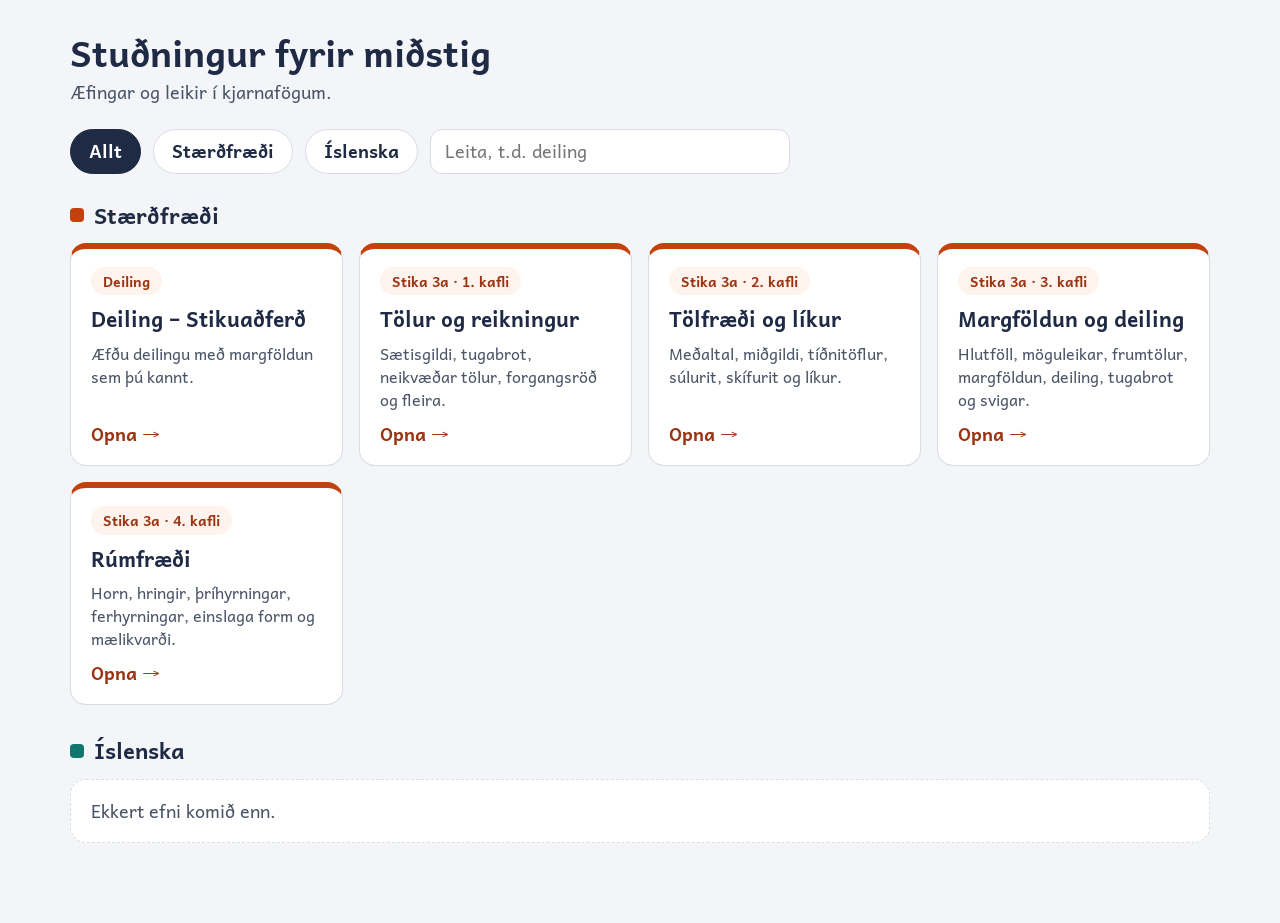
==== index.html @ 3655ef56 "Add files via upload" ====
<!doctype html>
<html lang="is">
<head>
<meta charset="utf-8">
<meta name="viewport" content="width=device-width, initial-scale=1">
<title>Stuðningur fyrir miðstig</title>
<link rel="stylesheet" href="sameiginlegt.css">
<style>
.hero{display:flex;flex-direction:column;gap:6px;margin:8px 0 24px}
.tools{display:flex;gap:12px;flex-wrap:wrap;align-items:center;margin-bottom:28px}
.filter{font:inherit;font-weight:700;min-height:44px;padding:8px 18px;border-radius:999px;border:1.5px solid var(--line);background:var(--card);color:var(--ink);cursor:pointer}
.filter[aria-pressed="true"]{background:var(--ink);border-color:var(--ink);color:#fff}
.search{font:inherit;min-height:44px;padding:8px 14px;border:1.5px solid var(--line);border-radius:12px;background:var(--card);color:var(--ink);flex:1 1 220px;max-width:360px}
.fag{margin-bottom:32px}
.fag-head{display:flex;align-items:center;gap:10px;margin-bottom:14px}
.dot{width:14px;height:14px;border-radius:4px;background:var(--acc);flex:none}
.fag-head h2{margin:0}
.grid{display:grid;grid-template-columns:repeat(auto-fill,minmax(260px,1fr));gap:16px}
.tile{display:flex;flex-direction:column;gap:10px;min-height:170px;background:var(--card);border:1.5px solid var(--line);border-top:6px solid var(--acc);border-radius:16px;padding:18px 20px;color:var(--ink);text-decoration:none}
.tile:hover{border-color:var(--acc)}
.tag{align-self:flex-start;background:var(--acc-bg);color:var(--acc-dark);border-radius:999px;padding:4px 12px;font-size:14px;font-weight:700}
.tile h3{margin:0;font-size:21px;line-height:1.25}
.tile p{color:var(--muted);font-size:16px}
.open{margin-top:auto;color:var(--acc-dark);font-weight:700}
.empty{color:var(--muted);background:var(--card);border:1.5px dashed var(--line);border-radius:16px;padding:18px 20px}
</style>
</head>
<body>
<div class="wrap">
  <header class="hero">
    <h1>Stuðningur fyrir miðstig</h1>
    <p class="muted">Æfingar og leikir í kjarnafögum.</p>
  </header>

  <div class="tools">
    <div class="row" id="filters" role="group" aria-label="Velja fag"></div>
    <label for="search" class="sr-only">Leita</label>
    <input class="search" id="search" type="search" placeholder="Leita, t.d. deiling" autocomplete="off">
  </div>

  <main id="list"></main>
</div>

<script src="efni.js"></script>
<script>
(function(){
  "use strict";
  var FOG = window.FOG || [], EFNI = window.EFNI || [];
  var state = { fag: "allt", leit: "" };

  function esc(s){
    return String(s).replace(/[&<>"']/g, function(c){
      return {"&":"&amp;","<":"&lt;",">":"&gt;","\"":"&quot;","'":"&#39;"}[c];
    });
  }

  function renderFilters(){
    var opts = [{id:"allt", heiti:"Allt"}].concat(FOG);
    var box = document.getElementById("filters");
    box.innerHTML = "";
    opts.forEach(function(f){
      var b = document.createElement("button");
      b.type = "button";
      b.className = "filter";
      b.textContent = f.heiti;
      b.setAttribute("aria-pressed", String(state.fag === f.id));
      b.addEventListener("click", function(){ state.fag = f.id; renderFilters(); renderList(); });
      box.appendChild(b);
    });
  }

  function matches(e){
    if(!state.leit) return true;
    var t = (e.titill + " " + e.vidfangsefni + " " + e.lysing).toLowerCase();
    return t.indexOf(state.leit) !== -1;
  }

  function renderList(){
    var html = "";
    FOG.forEach(function(f){
      if(state.fag !== "allt" && state.fag !== f.id) return;
      var items = EFNI.filter(function(e){ return e.fag === f.id && matches(e); });
      if(state.leit && items.length === 0) return;
      html += "<section class=\"fag fag-" + esc(f.id) + "\" aria-labelledby=\"h-" + esc(f.id) + "\">";
      html += "<div class=\"fag-head\"><span class=\"dot\" aria-hidden=\"true\"></span><h2 id=\"h-" + esc(f.id) + "\">" + esc(f.heiti) + "</h2></div>";
      if(items.length === 0){
        html += "<p class=\"empty\">Ekkert efni komið enn.</p>";
      } else {
        html += "<div class=\"grid\">";
        items.forEach(function(e){
          html += "<a class=\"tile\" href=\"" + esc(e.slod) + "\">" +
                  "<span class=\"tag\">" + esc(e.vidfangsefni) + "</span>" +
                  "<h3>" + esc(e.titill) + "</h3>" +
                  "<p>" + esc(e.lysing) + "</p>" +
                  "<span class=\"open\">Opna →</span></a>";
        });
        html += "</div>";
      }
      html += "</section>";
    });
    if(!html) html = "<p class=\"empty\">Ekkert fannst. Prófaðu annað leitarorð.</p>";
    document.getElementById("list").innerHTML = html;
  }

  document.getElementById("search").addEventListener("input", function(e){
    state.leit = e.target.value.trim().toLowerCase();
    renderList();
  });

  renderFilters();
  renderList();
})();
</script>
</body>
</html>
---- sameiginlegt.css ----
/* Sameiginlegt útlit fyrir Stuðning fyrir miðstig.
   Hver síða tengir þessa skrá og setur fag á <body>, t.d. <body class="fag-staerdfraedi">. */
@import url("https://fonts.googleapis.com/css2?family=Andika:wght@400;700&display=swap");

:root{
  --ink:#1F2A44;--muted:#4B5568;--bg:#F4F5F8;--card:#FFFFFF;--line:#D9DCE3;
  --soft:#F1F3F7;--grid:#ECEEF3;
  --ok:#15803D;--ok-bg:#ECFDF3;--ok-line:#A7E3BD;
  /* Litur fags (sjálfgefið dökkblár) */
  --acc:#1F2A44;--acc-dark:#141B2D;--acc-bg:#EEF0F5;--acc-line:#C9CEDA;
}
/* Litir faga */
.fag-staerdfraedi{--acc:#C2410C;--acc-dark:#9A3412;--acc-bg:#FFF4ED;--acc-line:#F3C3A6}
.fag-islenska{--acc:#0F766E;--acc-dark:#115E59;--acc-bg:#EEF9F7;--acc-line:#A7DCD3}

*{box-sizing:border-box}
body{margin:0;background:var(--bg);color:var(--ink);font-family:'Andika',system-ui,sans-serif;font-size:18px;line-height:1.45;font-variant-numeric:tabular-nums}
.wrap{max-width:1180px;margin:0 auto;padding:24px 20px 48px}
h1{margin:0;font-size:36px;line-height:1.15}
h2{margin:0 0 12px;font-size:22px;line-height:1.25}
p{margin:0}
.muted{color:var(--muted)}
.mono{font-family:'Andika',sans-serif;font-weight:700}
.card{background:var(--card);border:1.5px solid var(--line);border-radius:16px;padding:22px}
.stack{display:flex;flex-direction:column;gap:16px}
.row{display:flex;gap:12px;align-items:center;flex-wrap:wrap}
.hidden{display:none !important}
.sr-only{position:absolute;left:-9999px;width:1px;height:1px;overflow:hidden}

.btn{font:inherit;font-weight:700;border:0;border-radius:12px;padding:12px 22px;min-height:48px;cursor:pointer;background:var(--ink);color:#fff}
.btn.acc{background:var(--acc)}
.btn.ghost{background:transparent;color:var(--ink);border:1.5px solid var(--line)}
.btn:hover{filter:brightness(1.1)}
a:focus-visible,button:focus-visible,input:focus-visible{outline:3px solid #2563EB;outline-offset:2px}

/* Hlekkur til baka á forsíðu */
.heim{display:inline-flex;align-items:center;gap:6px;min-height:44px;margin-bottom:8px;color:var(--muted);font-weight:700;text-decoration:none}
.heim:hover{color:var(--ink)}

@media (max-width:860px){ h1{font-size:30px} }

/* Upprifjun á undan hverju efni í kaflaleikjunum */
.recap{border:2px solid var(--acc-line)}
.recap-list{margin:0;padding-left:24px;display:flex;flex-direction:column;gap:8px;font-size:19px;line-height:1.45}
.recap-list li::marker{color:var(--acc)}
.recap-list a{color:var(--acc-dark);font-weight:700}
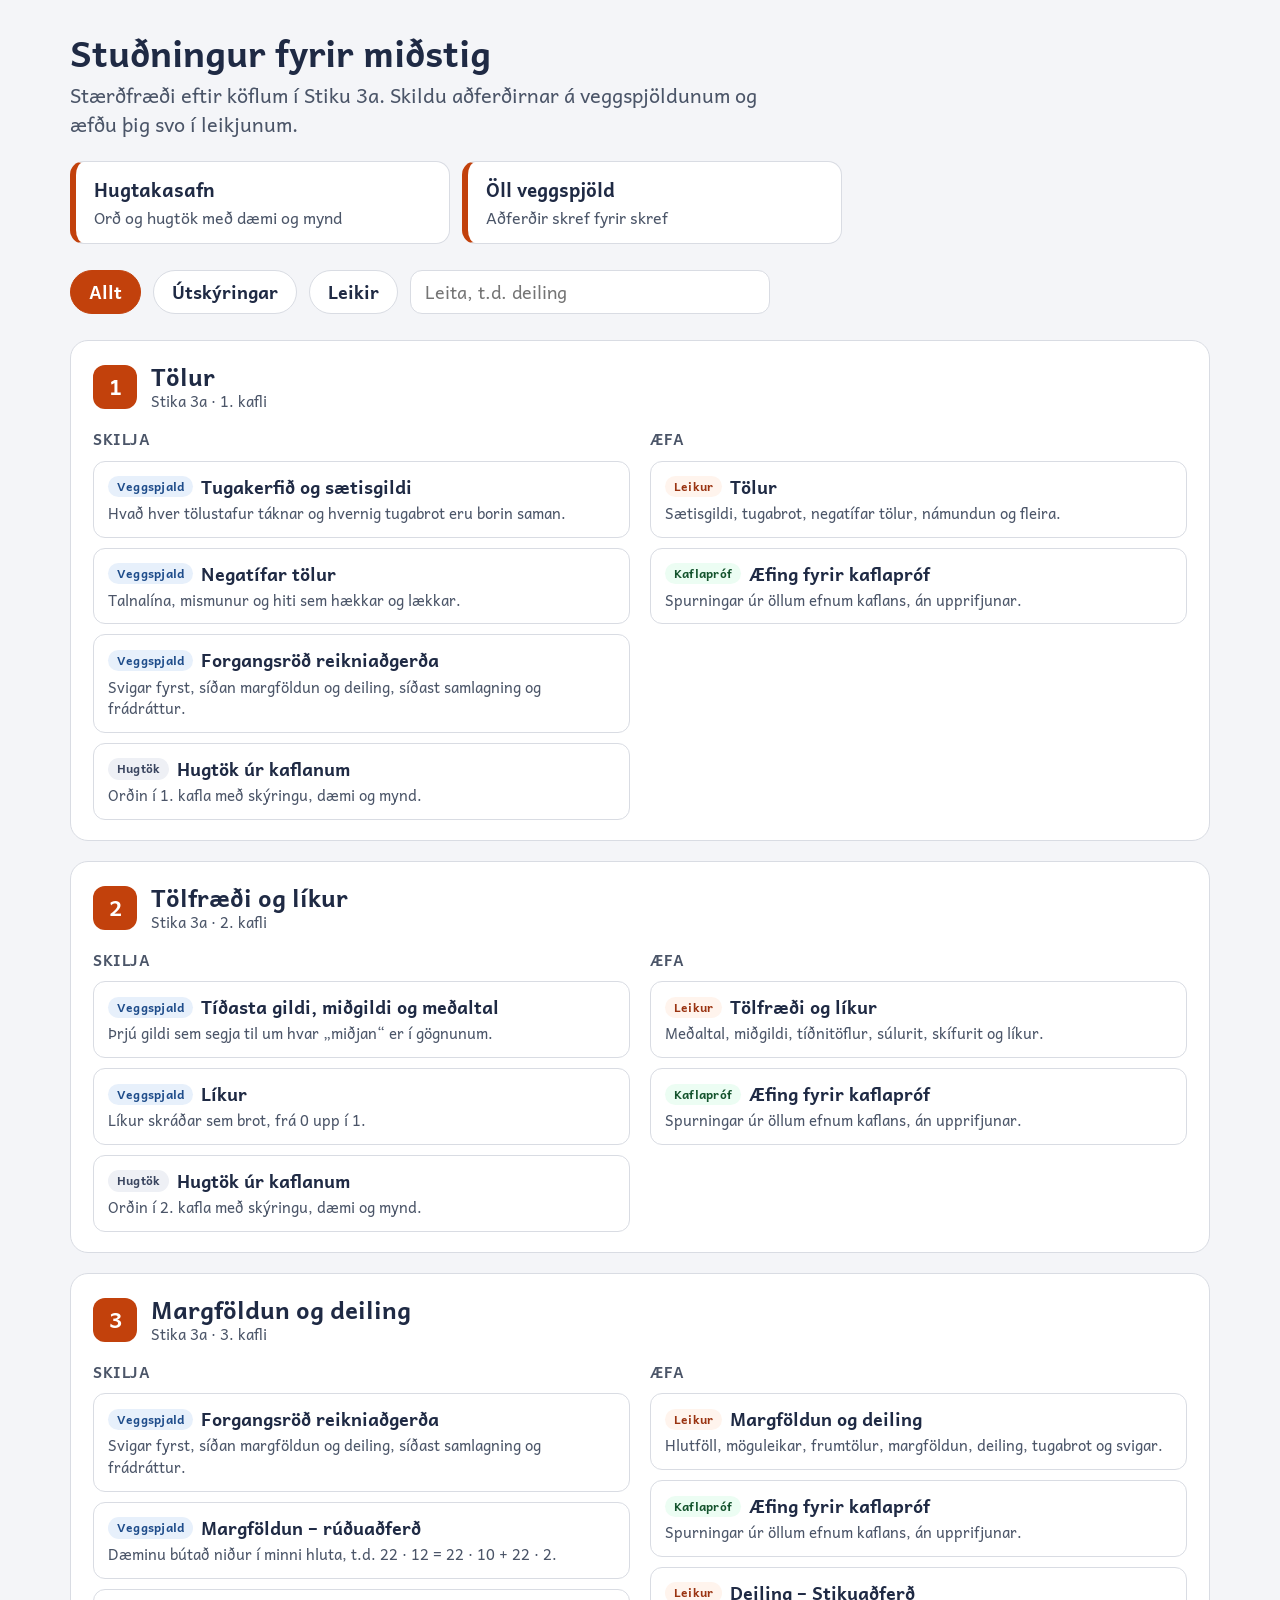
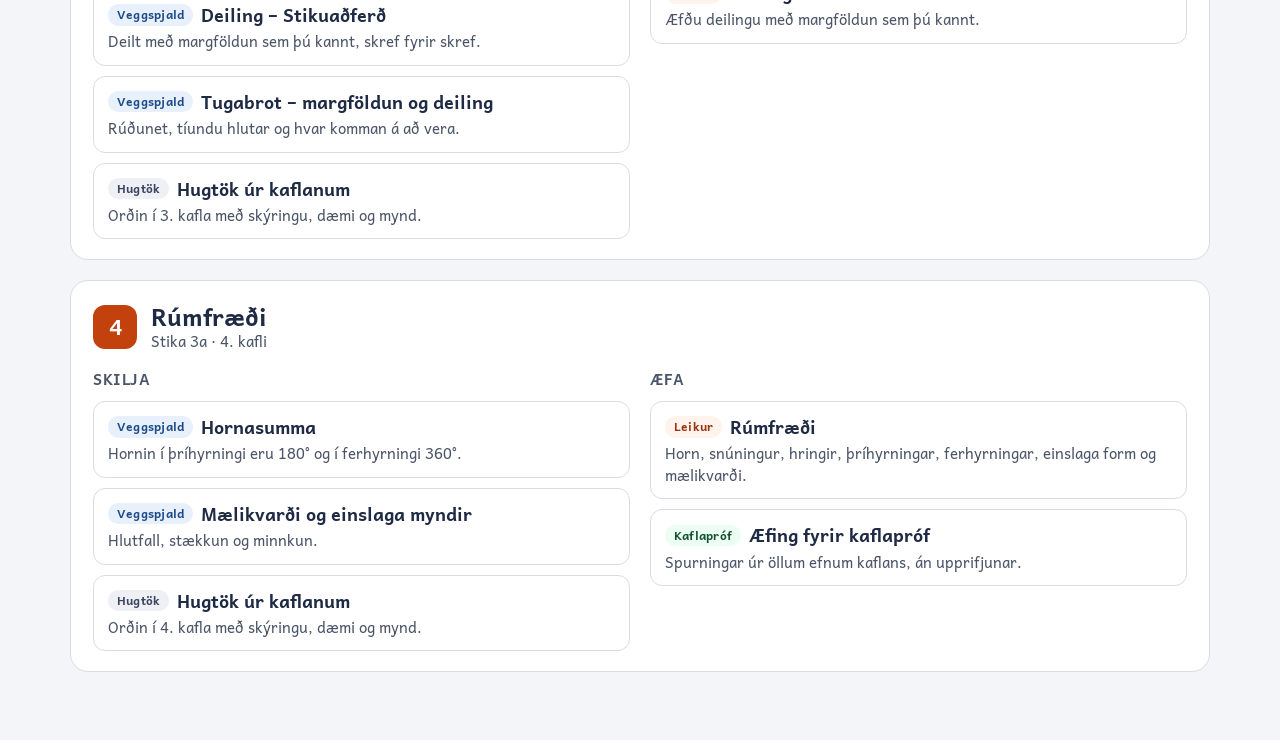
==== commit e127b198: "Add files via upload" ====
--- a/index.html
+++ b/index.html
@@ -6,34 +6,54 @@
 <title>Stuðningur fyrir miðstig</title>
 <link rel="stylesheet" href="sameiginlegt.css">
 <style>
-.hero{display:flex;flex-direction:column;gap:6px;margin:8px 0 24px}
-.tools{display:flex;gap:12px;flex-wrap:wrap;align-items:center;margin-bottom:28px}
+.hero{display:flex;flex-direction:column;gap:8px;margin:8px 0 22px}
+.hero p{font-size:20px;max-width:720px}
+.quick{display:flex;gap:12px;flex-wrap:wrap;margin-bottom:26px}
+.quick a{display:flex;flex-direction:column;gap:2px;flex:1 1 240px;max-width:380px;background:var(--card);border:1.5px solid var(--line);border-left:6px solid var(--acc);border-radius:14px;padding:14px 18px;color:var(--ink);text-decoration:none}
+.quick a:hover{border-color:var(--acc)}
+.quick b{font-size:19px}
+.quick span{color:var(--muted);font-size:16px}
+.tools{display:flex;gap:12px;flex-wrap:wrap;align-items:center;margin-bottom:26px}
 .filter{font:inherit;font-weight:700;min-height:44px;padding:8px 18px;border-radius:999px;border:1.5px solid var(--line);background:var(--card);color:var(--ink);cursor:pointer}
-.filter[aria-pressed="true"]{background:var(--ink);border-color:var(--ink);color:#fff}
+.filter[aria-pressed="true"]{background:var(--acc);border-color:var(--acc);color:#fff}
 .search{font:inherit;min-height:44px;padding:8px 14px;border:1.5px solid var(--line);border-radius:12px;background:var(--card);color:var(--ink);flex:1 1 220px;max-width:360px}
-.fag{margin-bottom:32px}
-.fag-head{display:flex;align-items:center;gap:10px;margin-bottom:14px}
-.dot{width:14px;height:14px;border-radius:4px;background:var(--acc);flex:none}
-.fag-head h2{margin:0}
-.grid{display:grid;grid-template-columns:repeat(auto-fill,minmax(260px,1fr));gap:16px}
-.tile{display:flex;flex-direction:column;gap:10px;min-height:170px;background:var(--card);border:1.5px solid var(--line);border-top:6px solid var(--acc);border-radius:16px;padding:18px 20px;color:var(--ink);text-decoration:none}
-.tile:hover{border-color:var(--acc)}
-.tag{align-self:flex-start;background:var(--acc-bg);color:var(--acc-dark);border-radius:999px;padding:4px 12px;font-size:14px;font-weight:700}
-.tile h3{margin:0;font-size:21px;line-height:1.25}
-.tile p{color:var(--muted);font-size:16px}
-.open{margin-top:auto;color:var(--acc-dark);font-weight:700}
-.empty{color:var(--muted);background:var(--card);border:1.5px dashed var(--line);border-radius:16px;padding:18px 20px}
+.flokkur{background:var(--card);border:1.5px solid var(--line);border-radius:18px;padding:20px 22px;margin-bottom:20px}
+.flokkur-head{display:flex;align-items:center;gap:14px;margin-bottom:16px}
+.knr{flex:none;width:44px;height:44px;border-radius:12px;background:var(--acc);color:#fff;font-size:22px;font-weight:700;display:flex;align-items:center;justify-content:center}
+.flokkur-head h2{margin:0;font-size:24px}
+.flokkur-head p{color:var(--muted);font-size:15px}
+.dalkar{display:grid;grid-template-columns:repeat(2,minmax(0,1fr));gap:20px}
+.dalkar.einn{grid-template-columns:minmax(0,1fr)}
+.dalkur h3{margin:0 0 10px;font-size:15px;letter-spacing:.04em;text-transform:uppercase;color:var(--muted)}
+.atridi{display:flex;flex-direction:column;gap:10px}
+.item{display:flex;flex-direction:column;gap:3px;border:1.5px solid var(--line);border-radius:12px;padding:12px 14px;color:var(--ink);text-decoration:none;background:#fff}
+.item:hover{border-color:var(--acc);background:var(--acc-bg)}
+.item .t{display:flex;align-items:center;gap:8px;flex-wrap:wrap}
+.item b{font-size:18px}
+.item .lys{color:var(--muted);font-size:15px}
+.mk{font-size:12px;font-weight:700;border-radius:999px;padding:2px 9px;letter-spacing:.02em}
+.mk.utskyring{background:#E7F0FB;color:#1E4C8A}
+.mk.hugtok{background:#EEF0F5;color:#3B4660}
+.mk.leikur{background:var(--acc-bg);color:var(--acc-dark)}
+.mk.prof{background:#ECFDF3;color:#14532D}
+.tomt{color:var(--muted);background:var(--card);border:1.5px dashed var(--line);border-radius:16px;padding:18px 20px}
+@media (max-width:760px){ .dalkar{grid-template-columns:minmax(0,1fr)} .hero p{font-size:18px} }
 </style>
 </head>
-<body>
+<body class="fag-staerdfraedi">
 <div class="wrap">
   <header class="hero">
     <h1>Stuðningur fyrir miðstig</h1>
-    <p class="muted">Æfingar og leikir í kjarnafögum.</p>
+    <p class="muted">Stærðfræði eftir köflum í Stiku 3a. Skildu aðferðirnar á veggspjöldunum og æfðu þig svo í leikjunum.</p>
   </header>
 
+  <nav class="quick" aria-label="Flýtileiðir">
+    <a href="staerdfraedi/hugtakasafn.html"><b>Hugtakasafn</b><span>Orð og hugtök með dæmi og mynd</span></a>
+    <a href="staerdfraedi/veggspjald.html"><b>Öll veggspjöld</b><span>Aðferðir skref fyrir skref</span></a>
+  </nav>
+
   <div class="tools">
-    <div class="row" id="filters" role="group" aria-label="Velja fag"></div>
+    <div class="row" id="filters" role="group" aria-label="Velja tegund"></div>
     <label for="search" class="sr-only">Leita</label>
     <input class="search" id="search" type="search" placeholder="Leita, t.d. deiling" autocomplete="off">
   </div>
@@ -45,68 +65,60 @@
 <script>
 (function(){
   "use strict";
-  var FOG = window.FOG || [], EFNI = window.EFNI || [];
-  var state = { fag: "allt", leit: "" };
+  var FLOKKAR = window.FLOKKAR || [], EFNI = window.EFNI || [];
+  var TEG = [{id:"allt", heiti:"Allt"}, {id:"utskyring", heiti:"Útskýringar"}, {id:"leikur", heiti:"Leikir"}];
+  var state = {teg: "allt", leit: ""};
 
   function esc(s){
-    return String(s).replace(/[&<>"']/g, function(c){
-      return {"&":"&amp;","<":"&lt;",">":"&gt;","\"":"&quot;","'":"&#39;"}[c];
-    });
+    return String(s).replace(/[&<>"']/g, function(c){ return {"&":"&amp;","<":"&lt;",">":"&gt;","\"":"&quot;","'":"&#39;"}[c]; });
   }
-
   function renderFilters(){
-    var opts = [{id:"allt", heiti:"Allt"}].concat(FOG);
-    var box = document.getElementById("filters");
-    box.innerHTML = "";
-    opts.forEach(function(f){
-      var b = document.createElement("button");
-      b.type = "button";
-      b.className = "filter";
-      b.textContent = f.heiti;
-      b.setAttribute("aria-pressed", String(state.fag === f.id));
-      b.addEventListener("click", function(){ state.fag = f.id; renderFilters(); renderList(); });
+    var box = document.getElementById("filters"); box.innerHTML = "";
+    TEG.forEach(function(f){
+      var b = document.createElement("button"); b.type = "button"; b.className = "filter"; b.textContent = f.heiti;
+      b.setAttribute("aria-pressed", String(state.teg === f.id));
+      b.addEventListener("click", function(){ state.teg = f.id; renderFilters(); renderList(); });
       box.appendChild(b);
     });
   }
-
-  function matches(e){
+  function passar(x){
     if(!state.leit) return true;
-    var t = (e.titill + " " + e.vidfangsefni + " " + e.lysing).toLowerCase();
-    return t.indexOf(state.leit) !== -1;
+    return (x.titill + " " + x.lysing + " " + (x.flokkur || "")).toLowerCase().indexOf(state.leit) !== -1;
   }
-
+  function item(x, mk, mkHeiti){
+    return "<a class=\"item\" href=\"" + esc(x.slod) + "\"><span class=\"t\"><span class=\"mk " + mk + "\">" + mkHeiti + "</span><b>" + esc(x.titill) + "</b></span>" +
+           "<span class=\"lys\">" + esc(x.lysing) + "</span></a>";
+  }
   function renderList(){
     var html = "";
-    FOG.forEach(function(f){
-      if(state.fag !== "allt" && state.fag !== f.id) return;
-      var items = EFNI.filter(function(e){ return e.fag === f.id && matches(e); });
-      if(state.leit && items.length === 0) return;
-      html += "<section class=\"fag fag-" + esc(f.id) + "\" aria-labelledby=\"h-" + esc(f.id) + "\">";
-      html += "<div class=\"fag-head\"><span class=\"dot\" aria-hidden=\"true\"></span><h2 id=\"h-" + esc(f.id) + "\">" + esc(f.heiti) + "</h2></div>";
-      if(items.length === 0){
-        html += "<p class=\"empty\">Ekkert efni komið enn.</p>";
-      } else {
-        html += "<div class=\"grid\">";
-        items.forEach(function(e){
-          html += "<a class=\"tile\" href=\"" + esc(e.slod) + "\">" +
-                  "<span class=\"tag\">" + esc(e.vidfangsefni) + "</span>" +
-                  "<h3>" + esc(e.titill) + "</h3>" +
-                  "<p>" + esc(e.lysing) + "</p>" +
-                  "<span class=\"open\">Opna →</span></a>";
-        });
-        html += "</div>";
-      }
-      html += "</section>";
+    FLOKKAR.forEach(function(f){
+      var skilja = [], aefa = [];
+      EFNI.forEach(function(e){
+        if(e.flokkar.indexOf(f.id) === -1) return;
+        var x = {titill:e.titill, lysing:e.lysing, slod:e.slod, flokkur:f.heiti};
+        if(e.tegund === "utskyring"){ if(passar(x)) skilja.push(item(x, "utskyring", "Veggspjald")); }
+        else {
+          if(passar(x)) aefa.push(item(x, "leikur", "Leikur"));
+          if(e.kaflaprof){
+            var p = {titill:"Æfing fyrir kaflapróf", lysing:"Spurningar úr öllum efnum kaflans, án upprifjunar.", slod:e.slod + "#kaflaprof", flokkur:f.heiti + " próf"};
+            if(passar(p)) aefa.push(item(p, "prof", "Kaflapróf"));
+          }
+        }
+      });
+      var h = {titill:"Hugtök úr kaflanum", lysing:"Orðin í " + f.kafli + ". kafla með skýringu, dæmi og mynd.", slod:"staerdfraedi/hugtakasafn.html#kafli-" + f.kafli, flokkur:f.heiti + " hugtök"};
+      if(passar(h)) skilja.push(item(h, "hugtok", "Hugtök"));
+      var synaS = state.teg !== "leikur" && skilja.length, synaA = state.teg !== "utskyring" && aefa.length;
+      if(!synaS && !synaA) return;
+      html += "<section class=\"flokkur\" aria-labelledby=\"h-" + f.id + "\"><div class=\"flokkur-head\"><span class=\"knr\" aria-hidden=\"true\">" + f.kafli + "</span>" +
+              "<div><h2 id=\"h-" + f.id + "\">" + esc(f.heiti) + "</h2><p>Stika 3a · " + f.kafli + ". kafli</p></div></div>" +
+              "<div class=\"dalkar" + (synaS && synaA ? "" : " einn") + "\">" +
+              (synaS ? "<div class=\"dalkur\"><h3>Skilja</h3><div class=\"atridi\">" + skilja.join("") + "</div></div>" : "") +
+              (synaA ? "<div class=\"dalkur\"><h3>Æfa</h3><div class=\"atridi\">" + aefa.join("") + "</div></div>" : "") +
+              "</div></section>";
     });
-    if(!html) html = "<p class=\"empty\">Ekkert fannst. Prófaðu annað leitarorð.</p>";
-    document.getElementById("list").innerHTML = html;
+    document.getElementById("list").innerHTML = html || "<p class=\"tomt\">Ekkert fannst. Prófaðu annað leitarorð.</p>";
   }
-
-  document.getElementById("search").addEventListener("input", function(e){
-    state.leit = e.target.value.trim().toLowerCase();
-    renderList();
-  });
-
+  document.getElementById("search").addEventListener("input", function(e){ state.leit = e.target.value.trim().toLowerCase(); renderList(); });
   renderFilters();
   renderList();
 })();
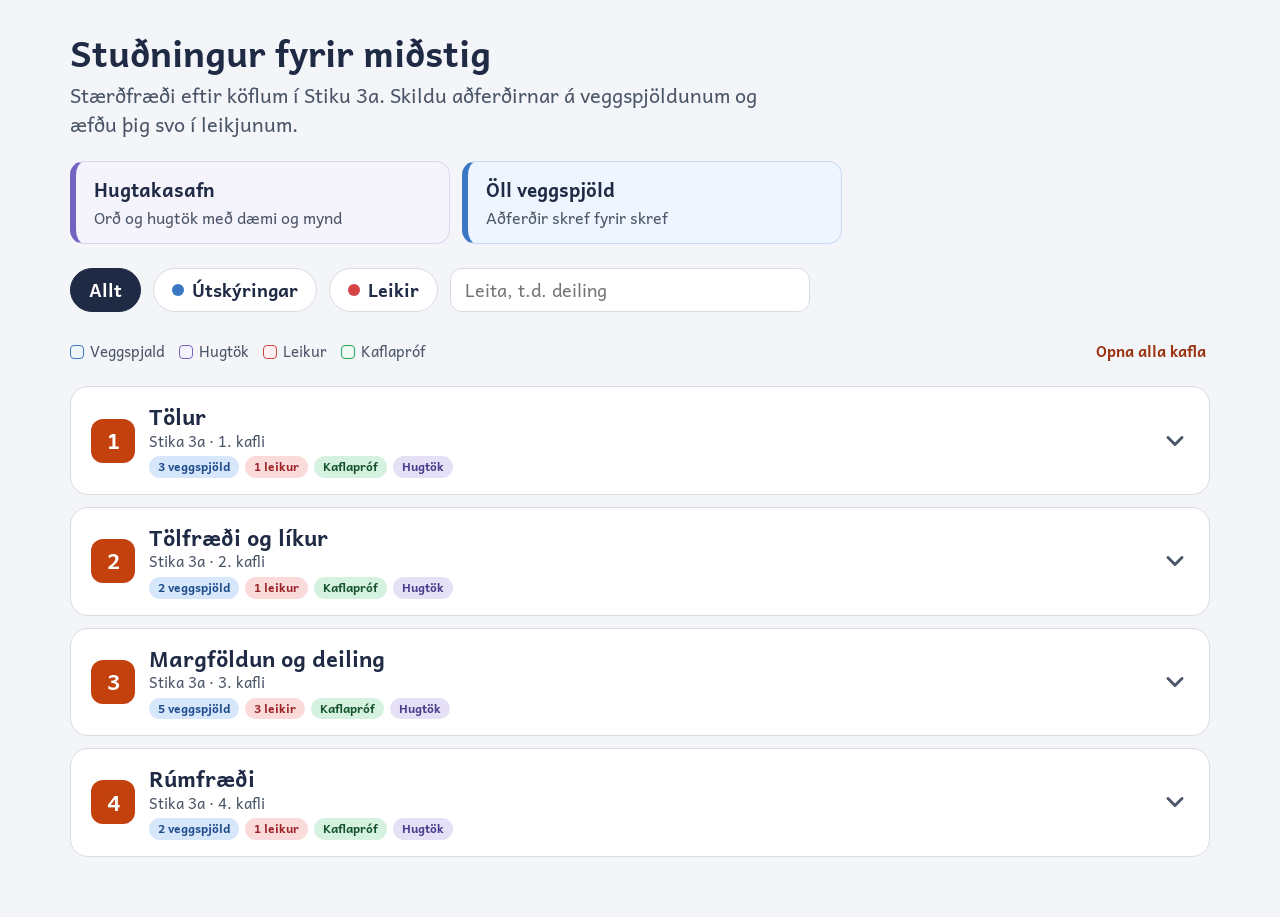
==== commit 8a7db177: "Add files via upload" ====
--- a/index.html
+++ b/index.html
@@ -6,38 +6,77 @@
 <title>Stuðningur fyrir miðstig</title>
 <link rel="stylesheet" href="sameiginlegt.css">
 <style>
+/* Litir hverrar tegundar */
+:root{
+  --vs-bg:#EEF5FE; --vs-line:#C7DBF4; --vs-tag:#D6E6FB; --vs-ink:#1E4C8A; --vs-acc:#3B78C4;
+  --hu-bg:#F5F3FC; --hu-line:#DCD5F0; --hu-tag:#E6E0F7; --hu-ink:#4A3C8C; --hu-acc:#7563C2;
+  --le-bg:#FFF1F1; --le-line:#F5CACA; --le-tag:#FBDADA; --le-ink:#9B2226; --le-acc:#D64545;
+  --pr-bg:#EEFAF2; --pr-line:#BFE5CC; --pr-tag:#D5F1DF; --pr-ink:#14532D; --pr-acc:#2E9E5B;
+}
 .hero{display:flex;flex-direction:column;gap:8px;margin:8px 0 22px}
 .hero p{font-size:20px;max-width:720px}
-.quick{display:flex;gap:12px;flex-wrap:wrap;margin-bottom:26px}
-.quick a{display:flex;flex-direction:column;gap:2px;flex:1 1 240px;max-width:380px;background:var(--card);border:1.5px solid var(--line);border-left:6px solid var(--acc);border-radius:14px;padding:14px 18px;color:var(--ink);text-decoration:none}
-.quick a:hover{border-color:var(--acc)}
+.quick{display:flex;gap:12px;flex-wrap:wrap;margin-bottom:24px}
+.quick a{display:flex;flex-direction:column;gap:2px;flex:1 1 240px;max-width:380px;border:1.5px solid var(--line);border-left-width:6px;border-radius:14px;padding:14px 18px;color:var(--ink);text-decoration:none}
+.quick a.hugtok{background:var(--hu-bg);border-color:var(--hu-line);border-left-color:var(--hu-acc)}
+.quick a.utskyring{background:var(--vs-bg);border-color:var(--vs-line);border-left-color:var(--vs-acc)}
+.quick a:hover{filter:brightness(.98);box-shadow:0 2px 8px rgba(31,42,68,.08)}
 .quick b{font-size:19px}
 .quick span{color:var(--muted);font-size:16px}
-.tools{display:flex;gap:12px;flex-wrap:wrap;align-items:center;margin-bottom:26px}
-.filter{font:inherit;font-weight:700;min-height:44px;padding:8px 18px;border-radius:999px;border:1.5px solid var(--line);background:var(--card);color:var(--ink);cursor:pointer}
-.filter[aria-pressed="true"]{background:var(--acc);border-color:var(--acc);color:#fff}
+
+.tools{display:flex;gap:12px;flex-wrap:wrap;align-items:center;margin-bottom:12px}
+.filter{font:inherit;font-weight:700;min-height:44px;padding:8px 18px;border-radius:999px;border:1.5px solid var(--line);background:var(--card);color:var(--ink);cursor:pointer;display:inline-flex;align-items:center;gap:8px}
+.filter .dot{width:12px;height:12px;border-radius:50%}
+.filter[aria-pressed="true"]{background:var(--ink);border-color:var(--ink);color:#fff}
 .search{font:inherit;min-height:44px;padding:8px 14px;border:1.5px solid var(--line);border-radius:12px;background:var(--card);color:var(--ink);flex:1 1 220px;max-width:360px}
-.flokkur{background:var(--card);border:1.5px solid var(--line);border-radius:18px;padding:20px 22px;margin-bottom:20px}
-.flokkur-head{display:flex;align-items:center;gap:14px;margin-bottom:16px}
+
+.listihaus{display:flex;justify-content:space-between;align-items:center;gap:12px;flex-wrap:wrap;margin:18px 0 12px}
+.litaskyring{display:flex;gap:14px;flex-wrap:wrap;font-size:15px;color:var(--muted)}
+.litaskyring span{display:inline-flex;align-items:center;gap:6px}
+.litaskyring i{width:14px;height:14px;border-radius:4px;border:1.5px solid}
+.btn-texti{font:inherit;font-weight:700;font-size:15px;background:none;border:0;color:var(--acc-dark);cursor:pointer;min-height:44px;padding:0 4px}
+
+/* Kaflar sem opnast og lokast */
+details.kafli{background:var(--card);border:1.5px solid var(--line);border-radius:18px;margin-bottom:12px;overflow:hidden}
+details.kafli[open]{border-color:var(--acc-line)}
+details.kafli summary{list-style:none;display:flex;align-items:center;gap:14px;padding:16px 20px;cursor:pointer;min-height:64px}
+details.kafli summary::-webkit-details-marker{display:none}
+details.kafli summary:hover{background:var(--soft)}
+details.kafli summary:focus-visible{outline:3px solid #2563EB;outline-offset:-3px}
 .knr{flex:none;width:44px;height:44px;border-radius:12px;background:var(--acc);color:#fff;font-size:22px;font-weight:700;display:flex;align-items:center;justify-content:center}
-.flokkur-head h2{margin:0;font-size:24px}
-.flokkur-head p{color:var(--muted);font-size:15px}
+.kafli-texti{flex:1;min-width:0}
+.kafli-texti h2{margin:0;font-size:22px}
+.kafli-texti p{color:var(--muted);font-size:15px}
+.ord{display:flex;gap:6px;flex-wrap:wrap;margin-top:4px}
+.ord span{font-size:12px;font-weight:700;border-radius:999px;padding:2px 9px}
+.ord .utskyring{background:var(--vs-tag);color:var(--vs-ink)}
+.ord .leikur{background:var(--le-tag);color:var(--le-ink)}
+.ord .prof{background:var(--pr-tag);color:var(--pr-ink)}
+.ord .hugtok{background:var(--hu-tag);color:var(--hu-ink)}
+.or{flex:none;width:28px;height:28px;transition:transform .2s ease;color:var(--muted)}
+details.kafli[open] .or{transform:rotate(180deg)}
+.kafli-efni{padding:4px 20px 20px}
 .dalkar{display:grid;grid-template-columns:repeat(2,minmax(0,1fr));gap:20px}
 .dalkar.einn{grid-template-columns:minmax(0,1fr)}
 .dalkur h3{margin:0 0 10px;font-size:15px;letter-spacing:.04em;text-transform:uppercase;color:var(--muted)}
 .atridi{display:flex;flex-direction:column;gap:10px}
-.item{display:flex;flex-direction:column;gap:3px;border:1.5px solid var(--line);border-radius:12px;padding:12px 14px;color:var(--ink);text-decoration:none;background:#fff}
-.item:hover{border-color:var(--acc);background:var(--acc-bg)}
+
+/* Efni, litað eftir tegund */
+.item{display:flex;flex-direction:column;gap:3px;border:1.5px solid var(--line);border-left-width:6px;border-radius:12px;padding:12px 14px;color:var(--ink);text-decoration:none}
+.item:hover{box-shadow:0 2px 8px rgba(31,42,68,.1)}
 .item .t{display:flex;align-items:center;gap:8px;flex-wrap:wrap}
 .item b{font-size:18px}
 .item .lys{color:var(--muted);font-size:15px}
 .mk{font-size:12px;font-weight:700;border-radius:999px;padding:2px 9px;letter-spacing:.02em}
-.mk.utskyring{background:#E7F0FB;color:#1E4C8A}
-.mk.hugtok{background:#EEF0F5;color:#3B4660}
-.mk.leikur{background:var(--acc-bg);color:var(--acc-dark)}
-.mk.prof{background:#ECFDF3;color:#14532D}
+.item.utskyring{background:var(--vs-bg);border-color:var(--vs-line);border-left-color:var(--vs-acc)}
+.item.utskyring .mk{background:var(--vs-tag);color:var(--vs-ink)}
+.item.hugtok{background:var(--hu-bg);border-color:var(--hu-line);border-left-color:var(--hu-acc)}
+.item.hugtok .mk{background:var(--hu-tag);color:var(--hu-ink)}
+.item.leikur{background:var(--le-bg);border-color:var(--le-line);border-left-color:var(--le-acc)}
+.item.leikur .mk{background:var(--le-tag);color:var(--le-ink)}
+.item.prof{background:var(--pr-bg);border-color:var(--pr-line);border-left-color:var(--pr-acc)}
+.item.prof .mk{background:var(--pr-tag);color:var(--pr-ink)}
 .tomt{color:var(--muted);background:var(--card);border:1.5px dashed var(--line);border-radius:16px;padding:18px 20px}
-@media (max-width:760px){ .dalkar{grid-template-columns:minmax(0,1fr)} .hero p{font-size:18px} }
+@media (max-width:760px){ .dalkar{grid-template-columns:minmax(0,1fr)} .hero p{font-size:18px} details.kafli summary{padding:14px 14px} .kafli-efni{padding:4px 14px 16px} }
 </style>
 </head>
 <body class="fag-staerdfraedi">
@@ -48,8 +87,8 @@
   </header>
 
   <nav class="quick" aria-label="Flýtileiðir">
-    <a href="staerdfraedi/hugtakasafn.html"><b>Hugtakasafn</b><span>Orð og hugtök með dæmi og mynd</span></a>
-    <a href="staerdfraedi/veggspjald.html"><b>Öll veggspjöld</b><span>Aðferðir skref fyrir skref</span></a>
+    <a class="hugtok" href="staerdfraedi/hugtakasafn.html"><b>Hugtakasafn</b><span>Orð og hugtök með dæmi og mynd</span></a>
+    <a class="utskyring" href="staerdfraedi/veggspjald.html"><b>Öll veggspjöld</b><span>Aðferðir skref fyrir skref</span></a>
   </nav>
 
   <div class="tools">
@@ -58,6 +97,16 @@
     <input class="search" id="search" type="search" placeholder="Leita, t.d. deiling" autocomplete="off">
   </div>
 
+  <div class="listihaus">
+    <div class="litaskyring" aria-label="Litaskýring">
+      <span><i style="background:var(--vs-bg);border-color:var(--vs-acc)"></i>Veggspjald</span>
+      <span><i style="background:var(--hu-bg);border-color:var(--hu-acc)"></i>Hugtök</span>
+      <span><i style="background:var(--le-bg);border-color:var(--le-acc)"></i>Leikur</span>
+      <span><i style="background:var(--pr-bg);border-color:var(--pr-acc)"></i>Kaflapróf</span>
+    </div>
+    <button class="btn-texti" type="button" id="btnAllir">Opna alla kafla</button>
+  </div>
+
   <main id="list"></main>
 </div>
 
@@ -66,16 +115,24 @@
 (function(){
   "use strict";
   var FLOKKAR = window.FLOKKAR || [], EFNI = window.EFNI || [];
-  var TEG = [{id:"allt", heiti:"Allt"}, {id:"utskyring", heiti:"Útskýringar"}, {id:"leikur", heiti:"Leikir"}];
-  var state = {teg: "allt", leit: ""};
+  var TEG = [{id:"allt", heiti:"Allt"}, {id:"utskyring", heiti:"Útskýringar", lit:"var(--vs-acc)"}, {id:"leikur", heiti:"Leikir", lit:"var(--le-acc)"}];
+  var LYKILL = "studningur-opnir-kaflar";
+  var state = {teg: "allt", leit: "", opnir: lesa()};
+
+  /* Hvaða kaflar eru opnir er geymt í vafranum (aðeins til þæginda) */
+  function lesa(){ try { return JSON.parse(localStorage.getItem(LYKILL)) || []; } catch(e){ return []; } }
+  function vista(){ try { localStorage.setItem(LYKILL, JSON.stringify(state.opnir)); } catch(e){} }
 
   function esc(s){
     return String(s).replace(/[&<>"']/g, function(c){ return {"&":"&amp;","<":"&lt;",">":"&gt;","\"":"&quot;","'":"&#39;"}[c]; });
   }
+  function fjoldi(n, et, ft){ return n + " " + (n % 10 === 1 && n % 100 !== 11 ? et : ft); }
+
   function renderFilters(){
     var box = document.getElementById("filters"); box.innerHTML = "";
     TEG.forEach(function(f){
-      var b = document.createElement("button"); b.type = "button"; b.className = "filter"; b.textContent = f.heiti;
+      var b = document.createElement("button"); b.type = "button"; b.className = "filter";
+      b.innerHTML = (f.lit ? "<span class=\"dot\" style=\"background:" + f.lit + "\"></span>" : "") + f.heiti;
       b.setAttribute("aria-pressed", String(state.teg === f.id));
       b.addEventListener("click", function(){ state.teg = f.id; renderFilters(); renderList(); });
       box.appendChild(b);
@@ -85,21 +142,25 @@
     if(!state.leit) return true;
     return (x.titill + " " + x.lysing + " " + (x.flokkur || "")).toLowerCase().indexOf(state.leit) !== -1;
   }
-  function item(x, mk, mkHeiti){
-    return "<a class=\"item\" href=\"" + esc(x.slod) + "\"><span class=\"t\"><span class=\"mk " + mk + "\">" + mkHeiti + "</span><b>" + esc(x.titill) + "</b></span>" +
+  function item(x, teg, heiti){
+    return "<a class=\"item " + teg + "\" href=\"" + esc(x.slod) + "\"><span class=\"t\"><span class=\"mk\">" + heiti + "</span><b>" + esc(x.titill) + "</b></span>" +
            "<span class=\"lys\">" + esc(x.lysing) + "</span></a>";
   }
+  var OR = "<svg class=\"or\" viewBox=\"0 0 24 24\" aria-hidden=\"true\"><path d=\"M6 9l6 6 6-6\" fill=\"none\" stroke=\"currentColor\" stroke-width=\"2.5\" stroke-linecap=\"round\" stroke-linejoin=\"round\"/></svg>";
+
   function renderList(){
-    var html = "";
+    var html = "", syndir = [];
     FLOKKAR.forEach(function(f){
-      var skilja = [], aefa = [];
+      var skilja = [], aefa = [], nV = 0, nL = 0, prof = false;
       EFNI.forEach(function(e){
         if(e.flokkar.indexOf(f.id) === -1) return;
         var x = {titill:e.titill, lysing:e.lysing, slod:e.slod, flokkur:f.heiti};
-        if(e.tegund === "utskyring"){ if(passar(x)) skilja.push(item(x, "utskyring", "Veggspjald")); }
+        if(e.tegund === "utskyring"){ nV++; if(passar(x)) skilja.push(item(x, "utskyring", "Veggspjald")); }
         else {
+          nL++;
           if(passar(x)) aefa.push(item(x, "leikur", "Leikur"));
           if(e.kaflaprof){
+            prof = true;
             var p = {titill:"Æfing fyrir kaflapróf", lysing:"Spurningar úr öllum efnum kaflans, án upprifjunar.", slod:e.slod + "#kaflaprof", flokkur:f.heiti + " próf"};
             if(passar(p)) aefa.push(item(p, "prof", "Kaflapróf"));
           }
@@ -109,15 +170,43 @@
       if(passar(h)) skilja.push(item(h, "hugtok", "Hugtök"));
       var synaS = state.teg !== "leikur" && skilja.length, synaA = state.teg !== "utskyring" && aefa.length;
       if(!synaS && !synaA) return;
-      html += "<section class=\"flokkur\" aria-labelledby=\"h-" + f.id + "\"><div class=\"flokkur-head\"><span class=\"knr\" aria-hidden=\"true\">" + f.kafli + "</span>" +
-              "<div><h2 id=\"h-" + f.id + "\">" + esc(f.heiti) + "</h2><p>Stika 3a · " + f.kafli + ". kafli</p></div></div>" +
-              "<div class=\"dalkar" + (synaS && synaA ? "" : " einn") + "\">" +
+      syndir.push(f.id);
+      var opinn = state.leit ? true : state.opnir.indexOf(f.id) !== -1;
+      var ord = (nV ? "<span class=\"utskyring\">" + fjoldi(nV, "veggspjald", "veggspjöld") + "</span>" : "") +
+                (nL ? "<span class=\"leikur\">" + fjoldi(nL, "leikur", "leikir") + "</span>" : "") +
+                (prof ? "<span class=\"prof\">Kaflapróf</span>" : "") + "<span class=\"hugtok\">Hugtök</span>";
+      html += "<details class=\"kafli\" data-id=\"" + f.id + "\"" + (opinn ? " open" : "") + "><summary>" +
+              "<span class=\"knr\" aria-hidden=\"true\">" + f.kafli + "</span><span class=\"kafli-texti\"><h2>" + esc(f.heiti) + "</h2>" +
+              "<p>Stika 3a · " + f.kafli + ". kafli</p><span class=\"ord\">" + ord + "</span></span>" + OR + "</summary>" +
+              "<div class=\"kafli-efni\"><div class=\"dalkar" + (synaS && synaA ? "" : " einn") + "\">" +
               (synaS ? "<div class=\"dalkur\"><h3>Skilja</h3><div class=\"atridi\">" + skilja.join("") + "</div></div>" : "") +
               (synaA ? "<div class=\"dalkur\"><h3>Æfa</h3><div class=\"atridi\">" + aefa.join("") + "</div></div>" : "") +
-              "</div></section>";
+              "</div></div></details>";
     });
-    document.getElementById("list").innerHTML = html || "<p class=\"tomt\">Ekkert fannst. Prófaðu annað leitarorð.</p>";
-  }
+    var list = document.getElementById("list");
+    list.innerHTML = html || "<p class=\"tomt\">Ekkert fannst. Prófaðu annað leitarorð.</p>";
+    list.querySelectorAll("details.kafli").forEach(function(d){
+      d.addEventListener("toggle", function(){
+        if(state.leit) return;                       /* Við leit eru allir kaflar opnir; það breytir ekki vistuðu vali */
+        var id = d.getAttribute("data-id"), i = state.opnir.indexOf(id);
+        if(d.open && i === -1) state.opnir.push(id);
+        if(!d.open && i !== -1) state.opnir.splice(i, 1);
+        vista(); uppfaeraHnapp();
+      });
+    });
+    state.syndir = syndir;
+    uppfaeraHnapp();
+  }
+  function allirOpnir(){ return (state.syndir || []).length && state.syndir.every(function(id){ return state.opnir.indexOf(id) !== -1; }); }
+  function uppfaeraHnapp(){
+    var b = document.getElementById("btnAllir");
+    b.hidden = !!state.leit;
+    b.textContent = allirOpnir() ? "Loka öllum köflum" : "Opna alla kafla";
+  }
+  document.getElementById("btnAllir").addEventListener("click", function(){
+    state.opnir = allirOpnir() ? [] : FLOKKAR.map(function(f){ return f.id; });
+    vista(); renderList();
+  });
   document.getElementById("search").addEventListener("input", function(e){ state.leit = e.target.value.trim().toLowerCase(); renderList(); });
   renderFilters();
   renderList();
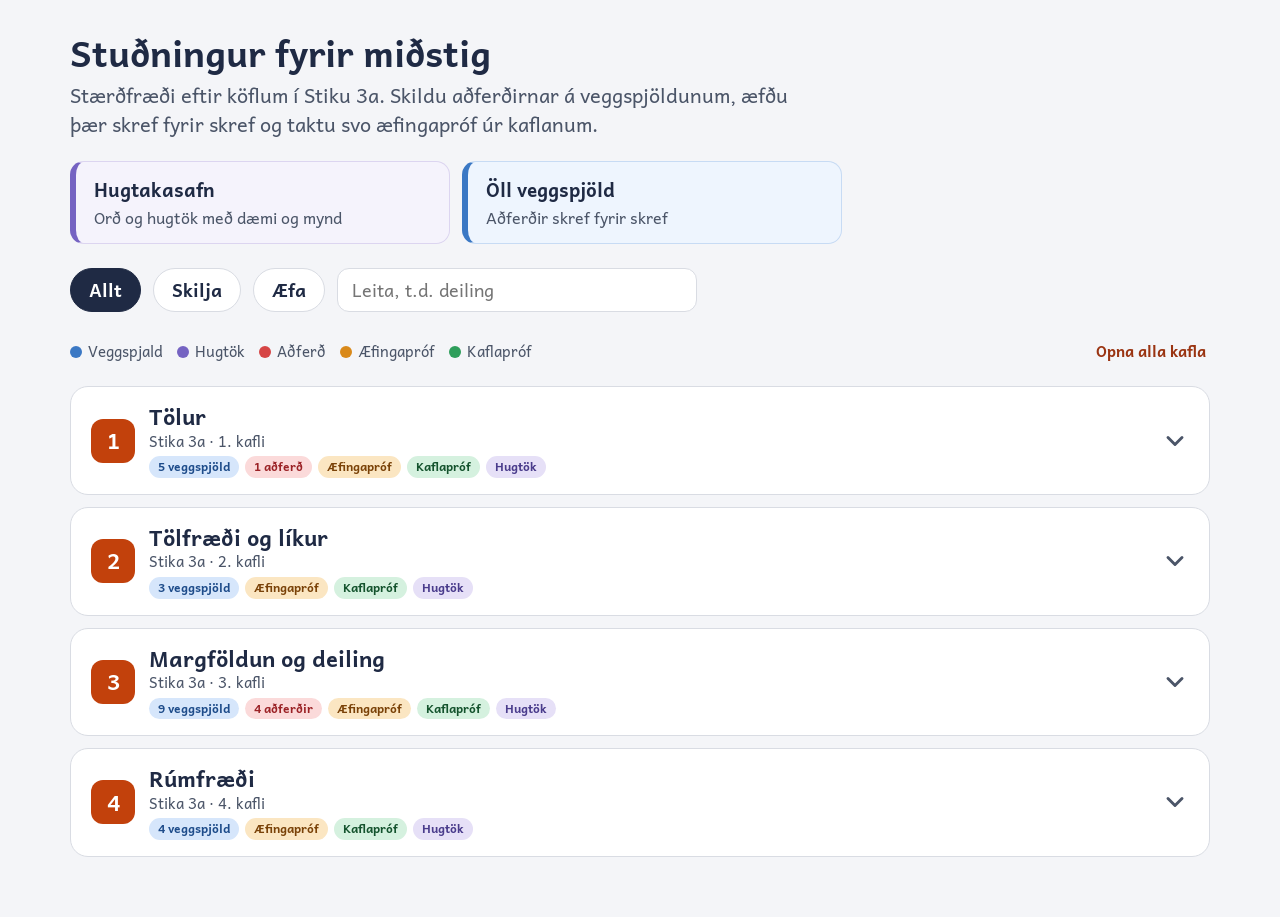
==== commit 44c31818: "Add files via upload" ====
--- a/index.html
+++ b/index.html
@@ -6,13 +6,6 @@
 <title>Stuðningur fyrir miðstig</title>
 <link rel="stylesheet" href="sameiginlegt.css">
 <style>
-/* Litir hverrar tegundar */
-:root{
-  --vs-bg:#EEF5FE; --vs-line:#C7DBF4; --vs-tag:#D6E6FB; --vs-ink:#1E4C8A; --vs-acc:#3B78C4;
-  --hu-bg:#F5F3FC; --hu-line:#DCD5F0; --hu-tag:#E6E0F7; --hu-ink:#4A3C8C; --hu-acc:#7563C2;
-  --le-bg:#FFF1F1; --le-line:#F5CACA; --le-tag:#FBDADA; --le-ink:#9B2226; --le-acc:#D64545;
-  --pr-bg:#EEFAF2; --pr-line:#BFE5CC; --pr-tag:#D5F1DF; --pr-ink:#14532D; --pr-acc:#2E9E5B;
-}
 .hero{display:flex;flex-direction:column;gap:8px;margin:8px 0 22px}
 .hero p{font-size:20px;max-width:720px}
 .quick{display:flex;gap:12px;flex-wrap:wrap;margin-bottom:24px}
@@ -32,7 +25,7 @@
 .listihaus{display:flex;justify-content:space-between;align-items:center;gap:12px;flex-wrap:wrap;margin:18px 0 12px}
 .litaskyring{display:flex;gap:14px;flex-wrap:wrap;font-size:15px;color:var(--muted)}
 .litaskyring span{display:inline-flex;align-items:center;gap:6px}
-.litaskyring i{width:14px;height:14px;border-radius:4px;border:1.5px solid}
+.litaskyring i{width:12px;height:12px;border-radius:50%}
 .btn-texti{font:inherit;font-weight:700;font-size:15px;background:none;border:0;color:var(--acc-dark);cursor:pointer;min-height:44px;padding:0 4px}
 
 /* Kaflar sem opnast og lokast */
@@ -49,7 +42,8 @@
 .ord{display:flex;gap:6px;flex-wrap:wrap;margin-top:4px}
 .ord span{font-size:12px;font-weight:700;border-radius:999px;padding:2px 9px}
 .ord .utskyring{background:var(--vs-tag);color:var(--vs-ink)}
-.ord .leikur{background:var(--le-tag);color:var(--le-ink)}
+.ord .adferd{background:var(--ad-tag);color:var(--ad-ink)}
+.ord .aefingaprof{background:var(--ap-tag);color:var(--ap-ink)}
 .ord .prof{background:var(--pr-tag);color:var(--pr-ink)}
 .ord .hugtok{background:var(--hu-tag);color:var(--hu-ink)}
 .or{flex:none;width:28px;height:28px;transition:transform .2s ease;color:var(--muted)}
@@ -67,12 +61,15 @@
 .item b{font-size:18px}
 .item .lys{color:var(--muted);font-size:15px}
 .mk{font-size:12px;font-weight:700;border-radius:999px;padding:2px 9px;letter-spacing:.02em}
+.framvinda{font-size:13px;font-weight:700;color:#14532D;background:var(--ok-bg);border:1px solid var(--ok-line);border-radius:999px;padding:1px 9px;margin-left:auto}
 .item.utskyring{background:var(--vs-bg);border-color:var(--vs-line);border-left-color:var(--vs-acc)}
 .item.utskyring .mk{background:var(--vs-tag);color:var(--vs-ink)}
 .item.hugtok{background:var(--hu-bg);border-color:var(--hu-line);border-left-color:var(--hu-acc)}
 .item.hugtok .mk{background:var(--hu-tag);color:var(--hu-ink)}
-.item.leikur{background:var(--le-bg);border-color:var(--le-line);border-left-color:var(--le-acc)}
-.item.leikur .mk{background:var(--le-tag);color:var(--le-ink)}
+.item.adferd{background:var(--ad-bg);border-color:var(--ad-line);border-left-color:var(--ad-acc)}
+.item.adferd .mk{background:var(--ad-tag);color:var(--ad-ink)}
+.item.aefingaprof{background:var(--ap-bg);border-color:var(--ap-line);border-left-color:var(--ap-acc)}
+.item.aefingaprof .mk{background:var(--ap-tag);color:var(--ap-ink)}
 .item.prof{background:var(--pr-bg);border-color:var(--pr-line);border-left-color:var(--pr-acc)}
 .item.prof .mk{background:var(--pr-tag);color:var(--pr-ink)}
 .tomt{color:var(--muted);background:var(--card);border:1.5px dashed var(--line);border-radius:16px;padding:18px 20px}
@@ -83,7 +80,7 @@
 <div class="wrap">
   <header class="hero">
     <h1>Stuðningur fyrir miðstig</h1>
-    <p class="muted">Stærðfræði eftir köflum í Stiku 3a. Skildu aðferðirnar á veggspjöldunum og æfðu þig svo í leikjunum.</p>
+    <p class="muted">Stærðfræði eftir köflum í Stiku 3a. Skildu aðferðirnar á veggspjöldunum, æfðu þær skref fyrir skref og taktu svo æfingapróf úr kaflanum.</p>
   </header>
 
   <nav class="quick" aria-label="Flýtileiðir">
@@ -99,10 +96,11 @@
 
   <div class="listihaus">
     <div class="litaskyring" aria-label="Litaskýring">
-      <span><i style="background:var(--vs-bg);border-color:var(--vs-acc)"></i>Veggspjald</span>
-      <span><i style="background:var(--hu-bg);border-color:var(--hu-acc)"></i>Hugtök</span>
-      <span><i style="background:var(--le-bg);border-color:var(--le-acc)"></i>Leikur</span>
-      <span><i style="background:var(--pr-bg);border-color:var(--pr-acc)"></i>Kaflapróf</span>
+      <span><i style="background:var(--vs-acc)"></i>Veggspjald</span>
+      <span><i style="background:var(--hu-acc)"></i>Hugtök</span>
+      <span><i style="background:var(--ad-acc)"></i>Aðferð</span>
+      <span><i style="background:var(--ap-acc)"></i>Æfingapróf</span>
+      <span><i style="background:var(--pr-acc)"></i>Kaflapróf</span>
     </div>
     <button class="btn-texti" type="button" id="btnAllir">Opna alla kafla</button>
   </div>
@@ -115,7 +113,8 @@
 (function(){
   "use strict";
   var FLOKKAR = window.FLOKKAR || [], EFNI = window.EFNI || [];
-  var TEG = [{id:"allt", heiti:"Allt"}, {id:"utskyring", heiti:"Útskýringar", lit:"var(--vs-acc)"}, {id:"leikur", heiti:"Leikir", lit:"var(--le-acc)"}];
+  /* Heitin passa við dálkana í hverjum kafla: Skilja (veggspjöld og hugtök) og Æfa (aðferðir, æfingapróf og kaflapróf) */
+  var TEG = [{id:"allt", heiti:"Allt"}, {id:"utskyring", heiti:"Skilja"}, {id:"aefa", heiti:"Æfa"}];
   var LYKILL = "studningur-opnir-kaflar";
   var state = {teg: "allt", leit: "", opnir: lesa()};
 
@@ -142,8 +141,19 @@
     if(!state.leit) return true;
     return (x.titill + " " + x.lysing + " " + (x.flokkur || "")).toLowerCase().indexOf(state.leit) !== -1;
   }
+  /* Framvinda úr aðferðunum og æfingaprófunum (vistuð í vafranum af leikjarammi.js) */
+  var FRAMVINDA = (function(){ try { return JSON.parse(localStorage.getItem("studningur-framvinda")) || {}; } catch(e){ return {}; } })();
+  function framvinda(slod, teg){
+    var id = slod.split("/").pop().replace(/\.html.*$/, ""), f = FRAMVINDA[id];
+    if(!f) return "";
+    if(teg === "prof") return f.kaflaprof ? "<span class=\"framvinda\">Besti árangur: " + f.kaflaprof.an + " af " + f.kaflaprof.alls + "</span>" : "";
+    var n = Object.keys(f).filter(function(k){ return k !== "_efni" && k !== "kaflaprof"; }).length;
+    if(!n) return "";
+    return "<span class=\"framvinda\">" + (n >= f._efni ? "✓ Öllum efnum lokið" : "✓ " + n + " af " + f._efni + " efnum lokið") + "</span>";
+  }
   function item(x, teg, heiti){
-    return "<a class=\"item " + teg + "\" href=\"" + esc(x.slod) + "\"><span class=\"t\"><span class=\"mk\">" + heiti + "</span><b>" + esc(x.titill) + "</b></span>" +
+    return "<a class=\"item " + teg + "\" href=\"" + esc(x.slod) + "\"><span class=\"t\"><span class=\"mk\">" + heiti + "</span><b>" + esc(x.titill) + "</b>" +
+           (teg !== "utskyring" && teg !== "hugtok" ? framvinda(x.slod, teg) : "") + "</span>" +
            "<span class=\"lys\">" + esc(x.lysing) + "</span></a>";
   }
   var OR = "<svg class=\"or\" viewBox=\"0 0 24 24\" aria-hidden=\"true\"><path d=\"M6 9l6 6 6-6\" fill=\"none\" stroke=\"currentColor\" stroke-width=\"2.5\" stroke-linecap=\"round\" stroke-linejoin=\"round\"/></svg>";
@@ -151,29 +161,33 @@
   function renderList(){
     var html = "", syndir = [];
     FLOKKAR.forEach(function(f){
-      var skilja = [], aefa = [], nV = 0, nL = 0, prof = false;
+      /* Æfa: fyrst aðferðir, svo æfingaprófið og síðast æfing fyrir kaflapróf */
+      var skilja = [], adferdir = [], aefingaprof = [], profin = [], nV = 0, nA = 0, nP = 0, prof = false;
       EFNI.forEach(function(e){
         if(e.flokkar.indexOf(f.id) === -1) return;
         var x = {titill:e.titill, lysing:e.lysing, slod:e.slod, flokkur:f.heiti};
         if(e.tegund === "utskyring"){ nV++; if(passar(x)) skilja.push(item(x, "utskyring", "Veggspjald")); }
+        else if(e.tegund === "adferd"){ nA++; if(passar(x)) adferdir.push(item(x, "adferd", "Aðferð")); }
         else {
-          nL++;
-          if(passar(x)) aefa.push(item(x, "leikur", "Leikur"));
+          nP++;
+          if(passar(x)) aefingaprof.push(item(x, "aefingaprof", "Æfingapróf"));
           if(e.kaflaprof){
             prof = true;
             var p = {titill:"Æfing fyrir kaflapróf", lysing:"Spurningar úr öllum efnum kaflans, án upprifjunar.", slod:e.slod + "#kaflaprof", flokkur:f.heiti + " próf"};
-            if(passar(p)) aefa.push(item(p, "prof", "Kaflapróf"));
+            if(passar(p)) profin.push(item(p, "prof", "Kaflapróf"));
           }
         }
       });
+      var aefa = adferdir.concat(aefingaprof, profin);
       var h = {titill:"Hugtök úr kaflanum", lysing:"Orðin í " + f.kafli + ". kafla með skýringu, dæmi og mynd.", slod:"staerdfraedi/hugtakasafn.html#kafli-" + f.kafli, flokkur:f.heiti + " hugtök"};
       if(passar(h)) skilja.push(item(h, "hugtok", "Hugtök"));
-      var synaS = state.teg !== "leikur" && skilja.length, synaA = state.teg !== "utskyring" && aefa.length;
+      var synaS = state.teg !== "aefa" && skilja.length, synaA = state.teg !== "utskyring" && aefa.length;
       if(!synaS && !synaA) return;
       syndir.push(f.id);
       var opinn = state.leit ? true : state.opnir.indexOf(f.id) !== -1;
       var ord = (nV ? "<span class=\"utskyring\">" + fjoldi(nV, "veggspjald", "veggspjöld") + "</span>" : "") +
-                (nL ? "<span class=\"leikur\">" + fjoldi(nL, "leikur", "leikir") + "</span>" : "") +
+                (nA ? "<span class=\"adferd\">" + fjoldi(nA, "aðferð", "aðferðir") + "</span>" : "") +
+                (nP ? "<span class=\"aefingaprof\">Æfingapróf</span>" : "") +
                 (prof ? "<span class=\"prof\">Kaflapróf</span>" : "") + "<span class=\"hugtok\">Hugtök</span>";
       html += "<details class=\"kafli\" data-id=\"" + f.id + "\"" + (opinn ? " open" : "") + "><summary>" +
               "<span class=\"knr\" aria-hidden=\"true\">" + f.kafli + "</span><span class=\"kafli-texti\"><h2>" + esc(f.heiti) + "</h2>" +
--- a/sameiginlegt.css
+++ b/sameiginlegt.css
@@ -8,6 +8,14 @@
   --ok:#15803D;--ok-bg:#ECFDF3;--ok-line:#A7E3BD;
   /* Litur fags (sjálfgefið dökkblár) */
   --acc:#1F2A44;--acc-dark:#141B2D;--acc-bg:#EEF0F5;--acc-line:#C9CEDA;
+}
+/* Litir tegunda: veggspjald (vs), hugtök (hu), aðferð (ad), æfingapróf (ap), kaflapróf (pr) */
+:root{
+  --vs-bg:#EEF5FE; --vs-line:#C7DBF4; --vs-tag:#D6E6FB; --vs-ink:#1E4C8A; --vs-acc:#3B78C4;
+  --hu-bg:#F5F3FC; --hu-line:#DCD5F0; --hu-tag:#E6E0F7; --hu-ink:#4A3C8C; --hu-acc:#7563C2;
+  --ad-bg:#FFF1F1; --ad-line:#F5CACA; --ad-tag:#FBDADA; --ad-ink:#9B2226; --ad-acc:#D64545;
+  --ap-bg:#FFF8EB; --ap-line:#F2D7A6; --ap-tag:#FBE6C2; --ap-ink:#7A4208; --ap-acc:#D9891A;
+  --pr-bg:#EEFAF2; --pr-line:#BFE5CC; --pr-tag:#D5F1DF; --pr-ink:#14532D; --pr-acc:#2E9E5B;
 }
 /* Litir faga */
 .fag-staerdfraedi{--acc:#C2410C;--acc-dark:#9A3412;--acc-bg:#FFF4ED;--acc-line:#F3C3A6}
